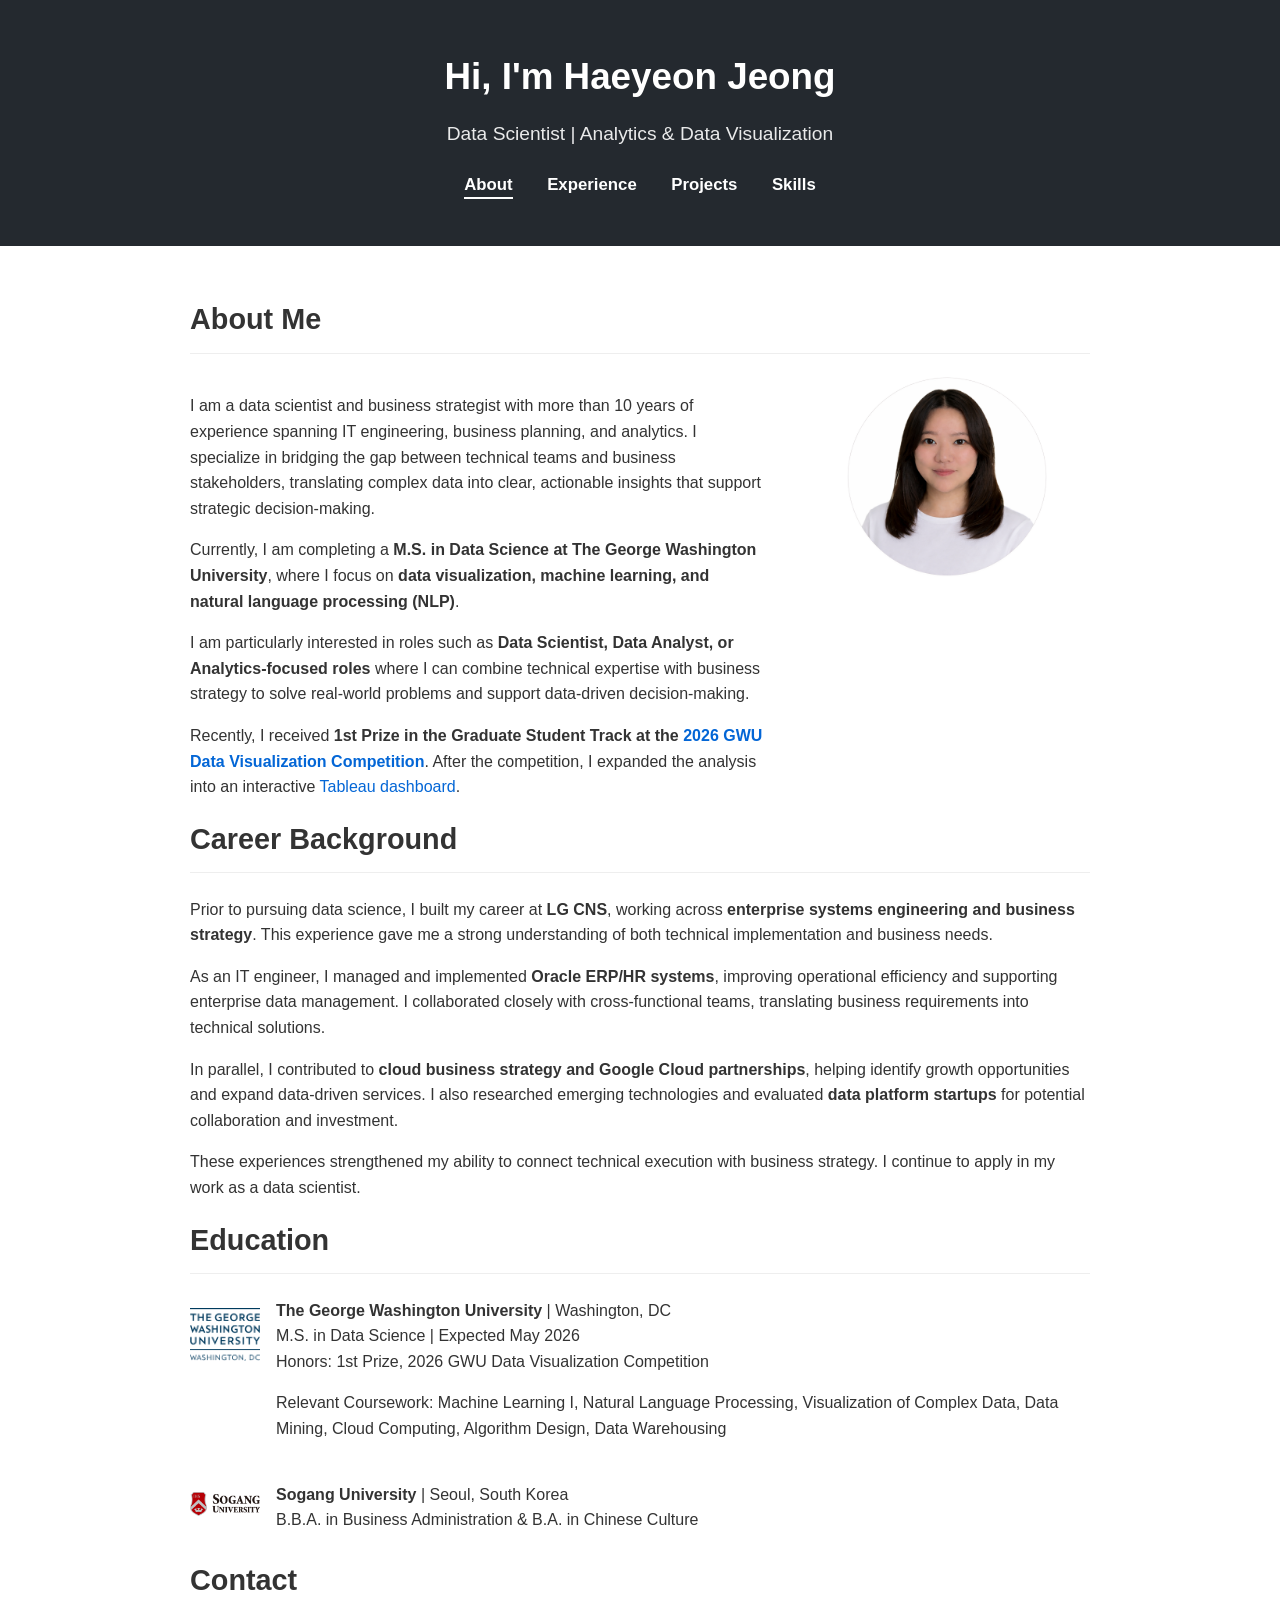
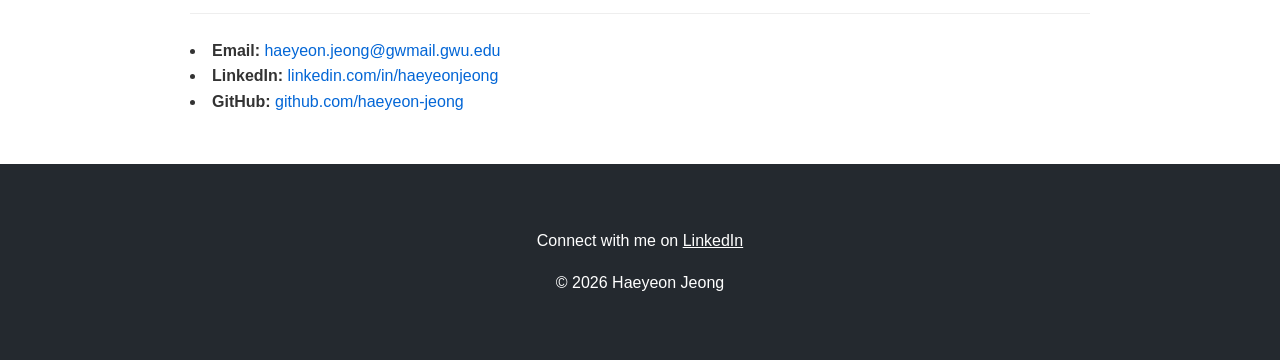
==== index.html @ 3c41728e "Update index.html" ====
<!DOCTYPE html>
<html lang="en">
<head>
    <meta charset="UTF-8">
    <meta name="viewport" content="width=device-width, initial-scale=1.0">
    <title>About | Haeyeon Jeong</title>
    <link rel="stylesheet" href="css/style.css">
</head>
<body>

    <header>
        <h1>Hi, I'm Haeyeon Jeong</h1>
        <p>Data Scientist | Analytics & Data Visualization</p>
        <nav>
            <a href="index.html" class="active">About</a>
            <a href="experience.html">Experience</a>
            <a href="projects.html">Projects</a>
            <a href="skills.html">Skills</a>
        </nav>
    </header>

    <main>
        <section id="about-me">
            <h2>About Me</h2>
            <div class="about-container">
                <div class="about-text">
                    <p>
                        I am a data scientist and business strategist with more than 10 years of experience spanning
                        IT engineering, business planning, and analytics. I specialize in bridging the gap between
                        technical teams and business stakeholders, translating complex data into clear, actionable
                        insights that support strategic decision-making.
                    </p>
                    <p>
                        Currently, I am completing a <strong>M.S. in Data Science at The George Washington University</strong>,
                        where I focus on <strong>data visualization, machine learning, and natural language processing (NLP)</strong>.
                    </p>
                    <p>
                        I am particularly interested in roles such as <strong>Data Scientist, Data Analyst, or Analytics-focused roles</strong>
                        where I can combine technical expertise with business strategy to solve real-world problems and
                        support data-driven decision-making.
                    </p>
                    <p>
                        Recently, I received <strong>1st Prize in the Graduate Student Track at the 
                        <a href="https://libguides.gwu.edu/love-data-week/data-viz-2026" target="_blank">2026 GWU Data Visualization Competition</a></strong>. 
                        After the competition, I expanded the analysis into an interactive 
                        <a href="https://public.tableau.com/app/profile/haeyeon.jeong1035/viz/TheLoopClothingExchange/Temporal" target="_blank">Tableau dashboard</a>.
                    </p>
                </div>
                <div class="about-photo">
                    <img src="images/haeyeonj.png" alt="Haeyeon Jeong">
                </div>
            </div>
        </section>

        <section id="career-background">
            <h2>Career Background</h2>
            <p>
                Prior to pursuing data science, I built my career at <strong>LG CNS</strong>, working across
                <strong>enterprise systems engineering and business strategy</strong>. This experience gave me a strong
                understanding of both technical implementation and business needs.
            </p>
            <p>
                As an IT engineer, I managed and implemented <strong>Oracle ERP/HR systems</strong>, improving operational
                efficiency and supporting enterprise data management. I collaborated closely with cross-functional teams,
                translating business requirements into technical solutions.
            </p>

            <p>
                In parallel, I contributed to <strong>cloud business strategy and Google Cloud partnerships</strong>, helping
                identify growth opportunities and expand data-driven services. I also researched emerging technologies and
                evaluated <strong>data platform startups</strong> for potential collaboration and investment.
            </p>

            <p>
                These experiences strengthened my ability to connect technical execution with business strategy. 
                I continue to apply in my work as a data scientist.
            </p>
        </section>

        <section id="education">
            <h2>Education</h2>
            <div class="edu-item">
                <img src="images/gwu_logo.png" alt="GWU Logo" class="school-logo">
                <div>
                    <strong>The George Washington University</strong> | Washington, DC<br>
                    M.S. in Data Science | Expected May 2026<br>
                    Honors: 1st Prize, 2026 GWU Data Visualization Competition
                    <p>Relevant Coursework: Machine Learning I, Natural Language Processing, Visualization of Complex Data, Data Mining, Cloud Computing, Algorithm Design, Data Warehousing</p>
                </div>
            </div>

            <div class="edu-item">
                <img src="images/sogang_logo.png" alt="Sogang Logo" class="school-logo">
                <div>
                    <strong>Sogang University</strong> | Seoul, South Korea<br>
                    B.B.A. in Business Administration & B.A. in Chinese Culture
                </div>
            </div>
        </section>

        <section id="contact">
            <h2>Contact</h2>
            <ul>
                <li><strong>Email:</strong> <a href="mailto:haeyeon.jeong@gwmail.gwu.edu">haeyeon.jeong@gwmail.gwu.edu</a></li>
                <li><strong>LinkedIn:</strong> <a href="https://linkedin.com/in/haeyeonjeong" target="_blank">linkedin.com/in/haeyeonjeong</a></li>
                <li><strong>GitHub:</strong> <a href="https://github.com/haeyeon-jeong" target="_blank">github.com/haeyeon-jeong</a></li>
            </ul>
        </section>
    </main>

    <footer>
        <p>Connect with me on <a href="https://linkedin.com/in/haeyeonjeong" target="_blank">LinkedIn</a></p>
        <p>&copy; 2026 Haeyeon Jeong</p>
    </footer>

</body>
---- css/style.css ----
/* ================================
   GENERAL
================================ */

body {
    font-family: Arial, sans-serif;
    margin: 0;
    padding: 0;
    line-height: 1.6;
    background-color: #ffffff;
    color: #333;
}


/* ================================
   HEADER
================================ */

header {
    background: #24292f;
    color: #fff;
    padding: 3rem 1rem;
    text-align: center;
}

header h1 {
    margin: 0;
    font-size: 2.3rem;
}

header p {
    margin: 12px 0 22px 0;
    font-size: 1.2rem;
    opacity: 0.9;
}


/* ================================
   NAV
================================ */

nav {
    margin-top: 20px;
}

nav a {
    color: #fff;
    text-decoration: none;
    margin: 0 15px;
    font-size: 1.05rem;
    font-weight: bold;
}

nav a.active {
    border-bottom: 2px solid #fff;
    padding-bottom: 3px;
}


/* ================================
   MAIN
================================ */

main {
    max-width: 900px;
    margin: 50px auto;
    padding: 0 20px;
}


/* ================================
   TITLES
================================ */

h2 {
    font-size: 1.8rem;
    margin-top: 40px;
    border-bottom: 1px solid #eee;
    padding-bottom: 10px;
}

main h2:first-child {
    margin-top: 0;
}


/* ================================
   LINKS
================================ */

main a {
    color: #0366d6;
    text-decoration: none;
}

main a:hover {
    text-decoration: underline;
}


/* ================================
   ABOUT
================================ */

.about-container {
    display: flex;
    align-items: flex-start;
    gap: 40px;
    margin-top: 20px;
}

.about-text {
    flex: 2;
}

.about-photo {
    flex: 1;
    text-align: center;
}

.about-photo img {
    width: 200px;
    border-radius: 50%;
}


/* ================================
   LISTS
================================ */

ul {
    list-style-position: inside;
    padding-left: 0;
}


/* ================================
   EXPERIENCE 
================================ */

.timeline {
    border-left: 2px solid #e5e5e5;
    padding-left: 20px;
    margin-left: 10px;
}

.timeline-item {
    position: relative;
    margin-bottom: 30px;
}

/* DOT */
.timeline-item::before {
    content: "";
    position: absolute;
    left: -26px;
    top: 6px;
    width: 10px;
    height: 10px;
    background: #24292f;
    border-radius: 50%;
}

/* DATE */
.timeline-date {
    font-size: 0.85rem;
    color: #888;
    margin-bottom: 2px;
}

/* COMPANY */
.timeline-content h3 {
    font-size: 1.2rem;
    font-weight: 600;
    margin: 0;
}

/* LOCATION */
.location {
    font-size: 0.9rem;
    color: #777;
    margin-top: 0;
}

/* ROLE */
.role-title {
    font-size: 0.95rem;
    font-weight: 600;
    margin-top: 10px;  
    margin-bottom: 0px;
}

/* ROLE YEAR */
.role-year {
    font-size: 0.8rem;
    color: #999;
    display: block;
    margin: 0;
}

.timeline-content ul {
    margin-top: 4px;
}

/* BULLETS */
.timeline-content ul li {
    font-size: 0.92rem;
    line-height: 1.5;
}

/* MULTI ROLE */
.role-block {
    margin-bottom: 10px;
}


/* ================================
   EDUCATION 
================================ */

.edu-item {
    display: flex;
    align-items: flex-start;
    gap: 16px;
    margin-bottom: 24px;
}

.school-logo {
    width: 70px;
    height: auto;
    margin-top: 10px;   
}


/* ================================
   PROJECTS
================================ */

.filter-container {
    margin: 20px 0 30px 0;
}

.filter-btn {
    border: 1px solid #ddd;
    background: #fff;
    padding: 8px 14px;
    margin: 5px;
    border-radius: 20px;
    cursor: pointer;
}

.filter-btn.active {
    background: #24292f;
    color: #fff;
}

.hidden {
    display: none;
}

/* GRID */
.project-grid {
    display: grid;
    grid-template-columns: repeat(auto-fit, minmax(250px,1fr));
    gap: 20px;
}

/* CARD */
.project-card {
    display: flex;
    flex-direction: column;
    border: 1px solid #eee;
    padding: 18px;
    border-radius: 12px;
    min-height: 240px;
    transition: 0.2s;
}

.project-card:hover {
    box-shadow: 0 4px 12px rgba(0,0,0,0.08);
}

.project-card h3 {
    margin-top: 0;
}

/* TAGS */
.tags {
    font-size: 0.9rem;
    color: #666;
    margin-top: auto;
    margin-bottom: 6px;
}

/* LINKS */
.project-links {
    border-top: 1px solid #f0f0f0;
    padding-top: 6px;
}

.project-links a {
    font-weight: 600;
    color: #0366d6;
    text-decoration: none;
    margin-right: 12px;
}

.project-links a:hover {
    text-decoration: underline;
}

/* ================================
   SKILLS SECTION
================================ */

.skills-container {
    display: grid;
    grid-template-columns: repeat(auto-fit, minmax(260px, 1fr));
    gap: 28px;
    margin-top: 30px;
}

.skills-block {
    border-left: 2px solid #e5e7eb;
    padding-left: 14px;
}

.skills-block h3 {
    font-size: 0.95rem;
    font-weight: 600;
    color: #666;
    margin-bottom: 8px;
    letter-spacing: 0.3px;
}

.skills-block p {
    font-size: 1rem;
    font-weight: 500;
    color: #222;
    line-height: 1.6;
    margin: 0;
}

/* Certification subtext */
.cert-sub {
    display: block;
    font-size: 0.85rem;
    color: #888;
    margin-top: 4px;
}


/* ================================
   FOOTER
================================ */

footer {
    background: #24292f;
    color: white;
    text-align: center;
    padding: 3rem 1rem;
    margin-top: 50px;
}

footer a {
    color: #fff;
}


/* ================================
   MOBILE
================================ */

@media (max-width: 768px) {

/* HEADER */
header h1 {
    font-size: 1.8rem;
}

header p {
    font-size: 1.05rem;
}

/* NAV */
nav a {
    font-size: 0.95rem;
}

/* TITLE */
h2 {
    font-size: 1.6rem;
}

/* TEXT */
p {
    font-size: 0.95rem;
}

/* ABOUT */
.about-container {
    flex-direction: column;
    align-items: center;
    gap: 15px;
}

.about-photo img {
    width: 130px;
}

/* TIMELINE */
.timeline {
    padding-left: 16px;
    margin-left: 6px;
}

.timeline-item::before {
    left: -22px;
    width: 8px;
    height: 8px;
}

.timeline-content h3 {
    font-size: 1.05rem;
}

.role-title {
    font-size: 0.9rem;
}

.timeline-content ul li {
    font-size: 0.88rem;
}

/* EDUCATION */
.edu-item {
    flex-direction: column;
}

.school-logo {
    width: 60px;
}

/* PROJECT */
.project-card h3 {
    font-size: 1.1rem;
}

.project-card p {
    font-size: 0.92rem;
}

.tags {
    font-size: 0.8rem;
}

/* FILTER BUTTON */
.filter-btn {
    font-size: 0.85rem;
    padding: 6px 12px;
}


/* SKILLS CONTAINER */
.skills-container {
    grid-template-columns: 1fr;
    gap: 22px;
    margin-top: 20px;
}

/* EACH BLOCK */
.skills-block {
    padding-left: 0;
    border-left: none; /* remove desktop line */
    border-bottom: 1px solid #eee;
    padding-bottom: 14px;
}

   .skills-block p {
    letter-spacing: 0.2px;
}
   
/* TITLE */
.skills-block h3 {
    font-size: 0.95rem;
    margin-bottom: 6px;
}

/* CONTENT */
.skills-block p {
    font-size: 1rem;
    line-height: 1.7;
}

/* CERT */
.cert-sub {
    font-size: 0.85rem;
}

/* remove border for last item */
.skills-block:last-child {
    border-bottom: none;
}

}
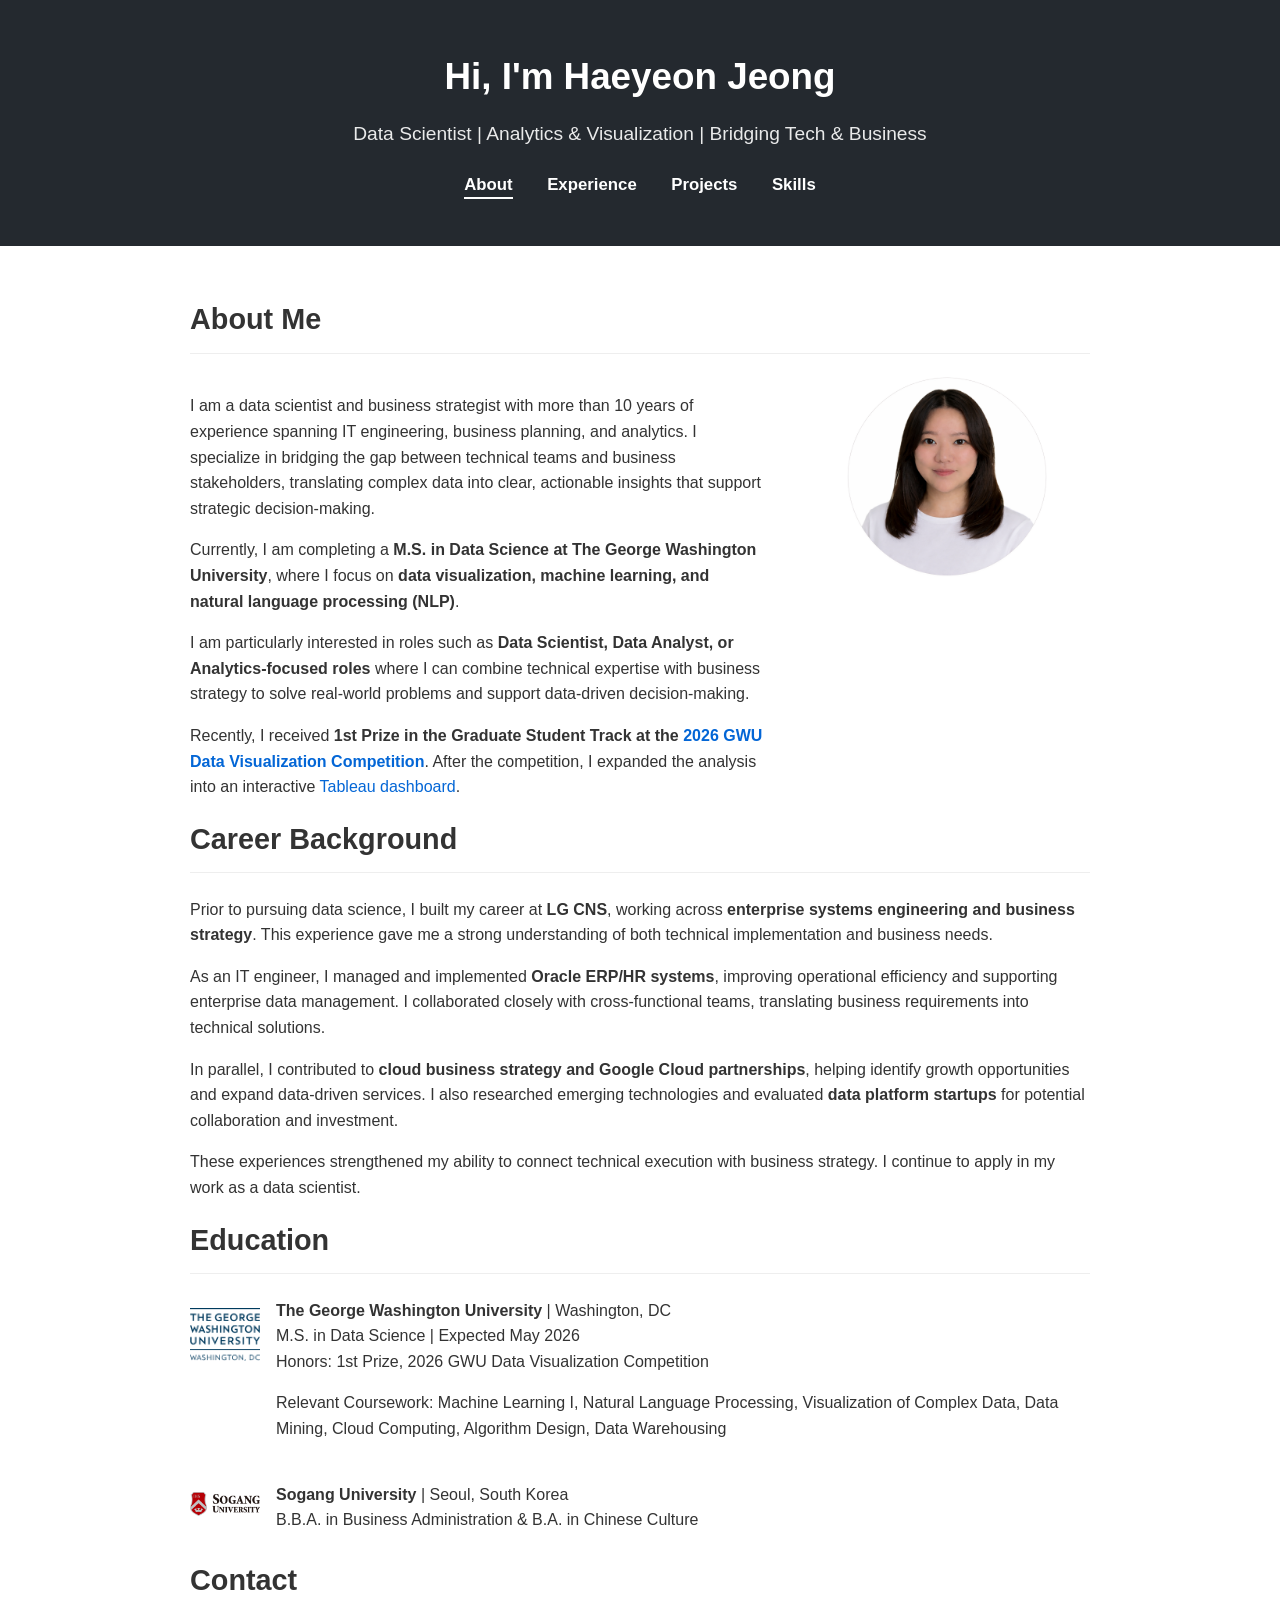
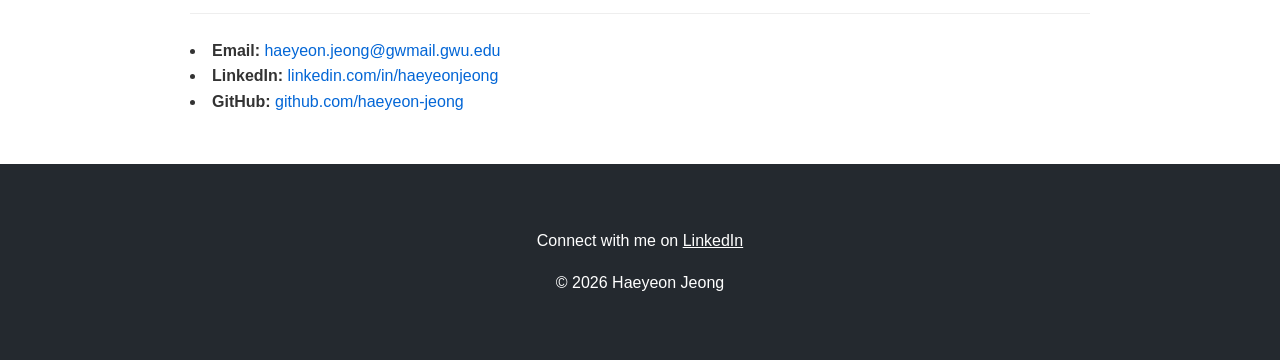
==== commit 0922a2f4: "Update index.html" ====
--- a/index.html
+++ b/index.html
@@ -5,12 +5,18 @@
     <meta name="viewport" content="width=device-width, initial-scale=1.0">
     <title>About | Haeyeon Jeong</title>
     <link rel="stylesheet" href="css/style.css">
+    <!-- Open Graph (LinkedIn Preview) -->
+    <meta property="og:title" content="Haeyeon Jeong | Data Scientist Portfolio">
+    <meta property="og:description" content="Data science, analytics, and visualization projects">
+    <meta property="og:image" content="https://haeyeon-jeong.github.io/images/preview.png">
+    <meta property="og:url" content="https://haeyeon-jeong.github.io">
+    <meta property="og:type" content="website">
 </head>
 <body>
 
     <header>
         <h1>Hi, I'm Haeyeon Jeong</h1>
-        <p>Data Scientist | Analytics & Data Visualization</p>
+        <p>Data Scientist | Analytics & Visualization | Bridging Tech & Business</p>
         <nav>
             <a href="index.html" class="active">About</a>
             <a href="experience.html">Experience</a>
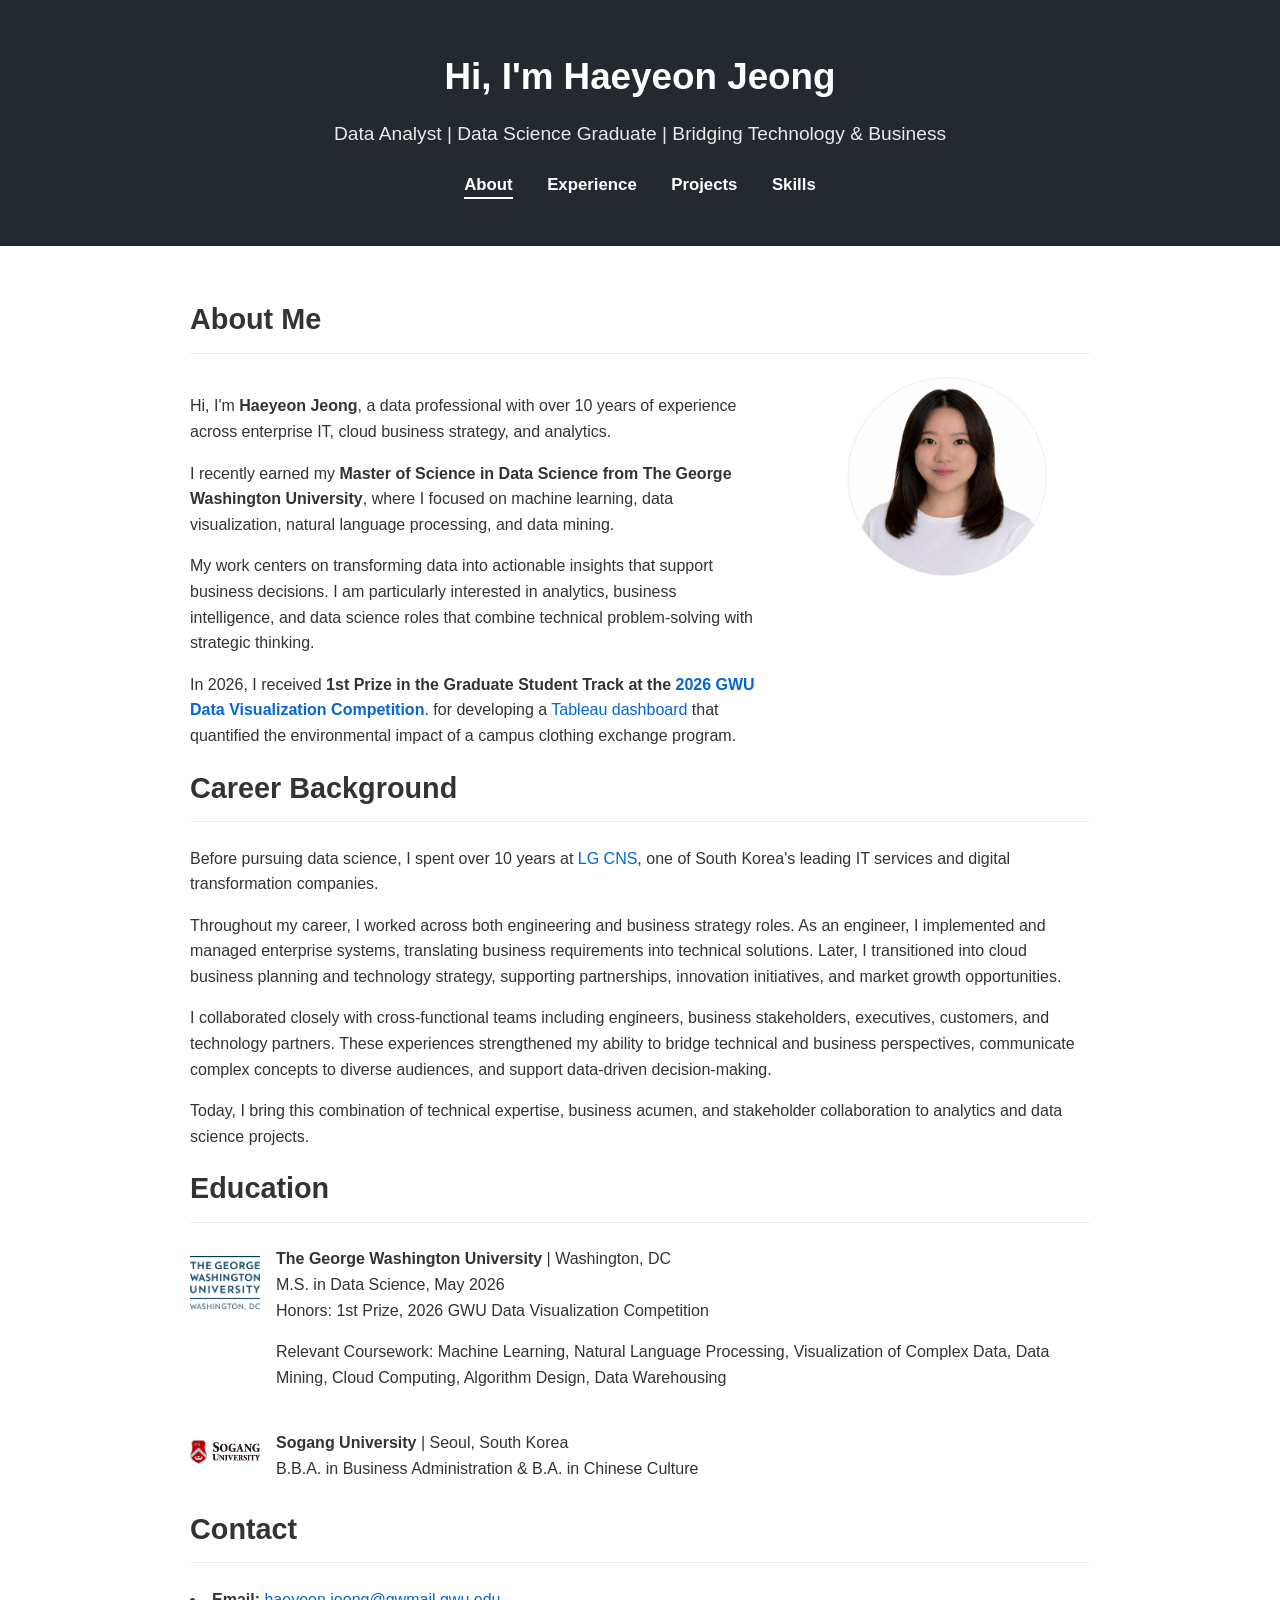
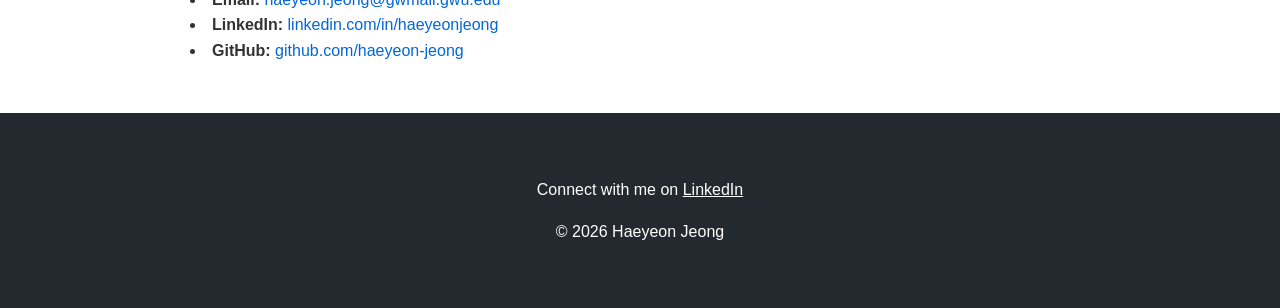
==== commit f7ba3c58: "Revise personal and career background descriptions Updated the personal introduction and career back" ====
--- a/index.html
+++ b/index.html
@@ -6,8 +6,8 @@
     <title>About | Haeyeon Jeong</title>
     <link rel="stylesheet" href="css/style.css">
     <!-- Open Graph (LinkedIn Preview) -->
-    <meta property="og:title" content="Haeyeon Jeong | Data Scientist Portfolio">
-    <meta property="og:description" content="Data science, analytics, and visualization projects">
+    <meta property="og:title" content="Haeyeon Jeong | Data Scientist">
+    <meta property="og:description" content="Data Scientist bridging technology and business through analytics and visualization">
     <meta property="og:image" content="https://haeyeon-jeong.github.io/images/preview.png">
     <meta property="og:url" content="https://haeyeon-jeong.github.io">
     <meta property="og:type" content="website">
@@ -16,7 +16,7 @@
 
     <header>
         <h1>Hi, I'm Haeyeon Jeong</h1>
-        <p>Data Scientist | Analytics & Visualization | Bridging Tech & Business</p>
+        <p>Data Analyst | Data Science Graduate | Bridging Technology & Business</p>
         <nav>
             <a href="index.html" class="active">About</a>
             <a href="experience.html">Experience</a>
@@ -31,25 +31,22 @@
             <div class="about-container">
                 <div class="about-text">
                     <p>
-                        I am a data scientist and business strategist with more than 10 years of experience spanning
-                        IT engineering, business planning, and analytics. I specialize in bridging the gap between
-                        technical teams and business stakeholders, translating complex data into clear, actionable
-                        insights that support strategic decision-making.
+                        Hi, I'm <strong>Haeyeon Jeong</strong>, a data professional with over 10 years of experience 
+                        across enterprise IT, cloud business strategy, and analytics.
                     </p>
                     <p>
-                        Currently, I am completing a <strong>M.S. in Data Science at The George Washington University</strong>,
-                        where I focus on <strong>data visualization, machine learning, and natural language processing (NLP)</strong>.
+                        I recently earned my <strong>Master of Science in Data Science from The George Washington University</strong>, 
+                        where I focused on machine learning, data visualization, natural language processing, and data mining.
                     </p>
                     <p>
-                        I am particularly interested in roles such as <strong>Data Scientist, Data Analyst, or Analytics-focused roles</strong>
-                        where I can combine technical expertise with business strategy to solve real-world problems and
-                        support data-driven decision-making.
+                        My work centers on transforming data into actionable insights that support business decisions. 
+                        I am particularly interested in analytics, business intelligence, and data science roles that combine 
+                        technical problem-solving with strategic thinking.
                     </p>
                     <p>
-                        Recently, I received <strong>1st Prize in the Graduate Student Track at the 
+                        In 2026, I received <strong>1st Prize in the Graduate Student Track at the 
                         <a href="https://libguides.gwu.edu/love-data-week/data-viz-2026" target="_blank">2026 GWU Data Visualization Competition</a></strong>. 
-                        After the competition, I expanded the analysis into an interactive 
-                        <a href="https://public.tableau.com/app/profile/haeyeon.jeong1035/viz/TheLoopClothingExchange/Temporal" target="_blank">Tableau dashboard</a>.
+                        for developing a <a href="https://public.tableau.com/app/profile/haeyeon.jeong1035/viz/TheLoopClothingExchange/Temporal" target="_blank">Tableau dashboard</a> that quantified the environmental impact of a campus clothing exchange program.
                     </p>
                 </div>
                 <div class="about-photo">
@@ -61,25 +58,25 @@
         <section id="career-background">
             <h2>Career Background</h2>
             <p>
-                Prior to pursuing data science, I built my career at <strong>LG CNS</strong>, working across
-                <strong>enterprise systems engineering and business strategy</strong>. This experience gave me a strong
-                understanding of both technical implementation and business needs.
+                Before pursuing data science, I spent over 10 years at <a href="https://www.lgcns.com/en" target="_blank">LG CNS</a>, 
+                one of South Korea's leading IT services and digital transformation companies.
             </p>
             <p>
-                As an IT engineer, I managed and implemented <strong>Oracle ERP/HR systems</strong>, improving operational
-                efficiency and supporting enterprise data management. I collaborated closely with cross-functional teams,
-                translating business requirements into technical solutions.
+                Throughout my career, I worked across both engineering and business strategy roles. 
+                As an engineer, I implemented and managed enterprise systems, translating business requirements into technical solutions. 
+                Later, I transitioned into cloud business planning and technology strategy, supporting partnerships, innovation initiatives, 
+                and market growth opportunities.
             </p>
 
             <p>
-                In parallel, I contributed to <strong>cloud business strategy and Google Cloud partnerships</strong>, helping
-                identify growth opportunities and expand data-driven services. I also researched emerging technologies and
-                evaluated <strong>data platform startups</strong> for potential collaboration and investment.
+                I collaborated closely with cross-functional teams including engineers, business stakeholders, 
+                executives, customers, and technology partners. These experiences strengthened my ability to bridge 
+                technical and business perspectives, communicate complex concepts to diverse audiences, and support data-driven decision-making.
             </p>
 
             <p>
-                These experiences strengthened my ability to connect technical execution with business strategy. 
-                I continue to apply in my work as a data scientist.
+                Today, I bring this combination of technical expertise, business acumen, and stakeholder collaboration to
+                analytics and data science projects.
             </p>
         </section>
 
@@ -89,9 +86,9 @@
                 <img src="images/gwu_logo.png" alt="GWU Logo" class="school-logo">
                 <div>
                     <strong>The George Washington University</strong> | Washington, DC<br>
-                    M.S. in Data Science | Expected May 2026<br>
+                    M.S. in Data Science, May 2026<br>
                     Honors: 1st Prize, 2026 GWU Data Visualization Competition
-                    <p>Relevant Coursework: Machine Learning I, Natural Language Processing, Visualization of Complex Data, Data Mining, Cloud Computing, Algorithm Design, Data Warehousing</p>
+                    <p>Relevant Coursework: Machine Learning, Natural Language Processing, Visualization of Complex Data, Data Mining, Cloud Computing, Algorithm Design, Data Warehousing</p>
                 </div>
             </div>
 
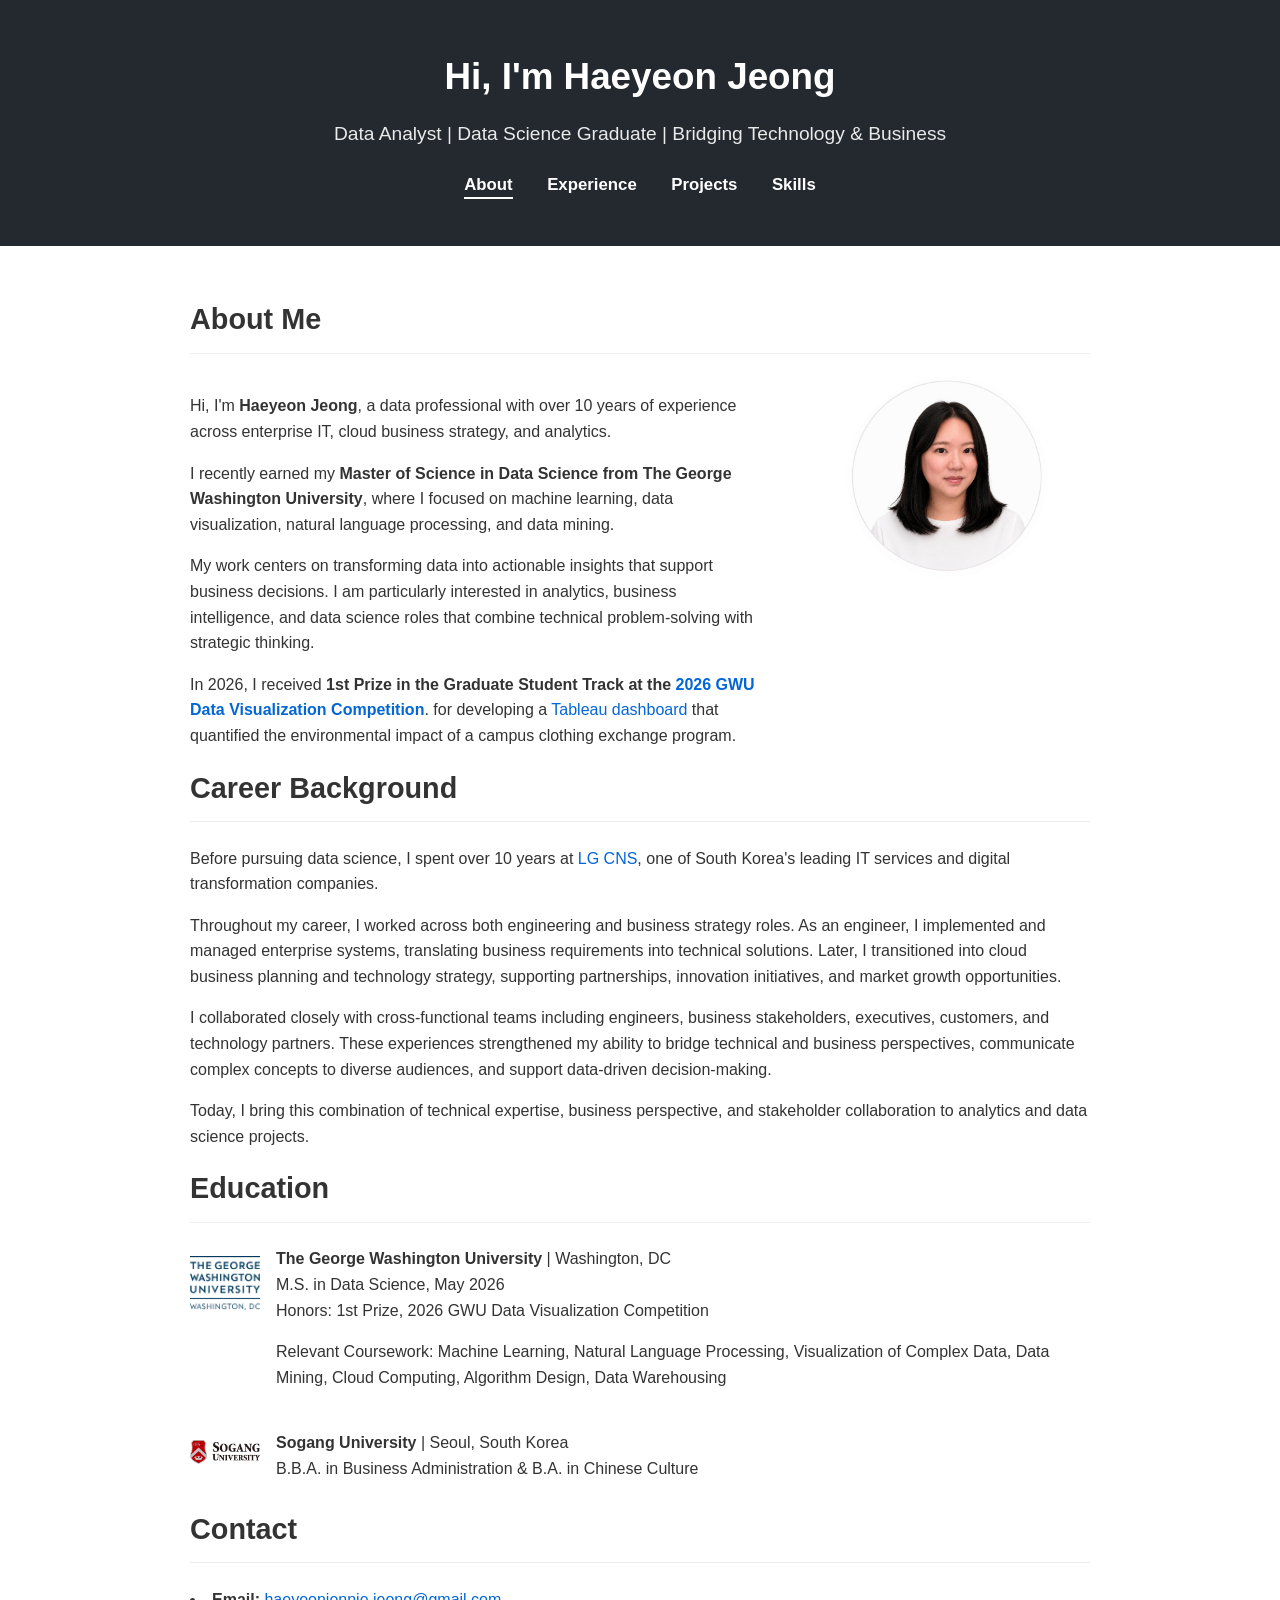
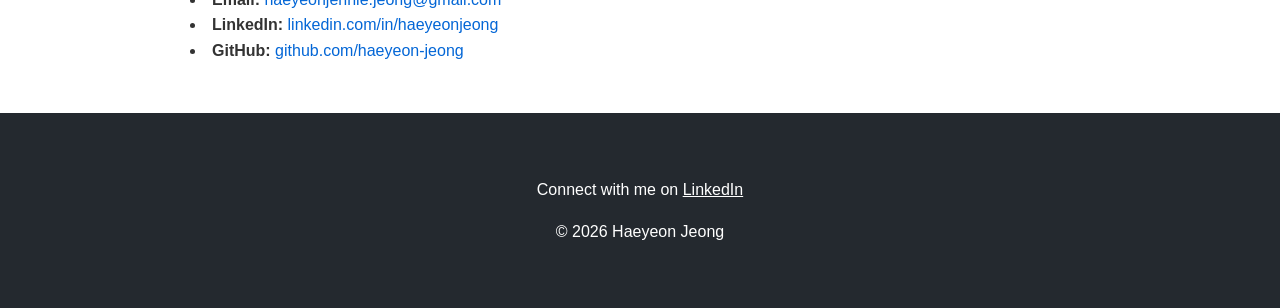
==== commit a2a21994: "Update index.html" ====
--- a/index.html
+++ b/index.html
@@ -50,7 +50,7 @@
                     </p>
                 </div>
                 <div class="about-photo">
-                    <img src="images/haeyeonj.png" alt="Haeyeon Jeong">
+                    <img src="images/haeyeonjp.png" alt="Haeyeon Jeong">
                 </div>
             </div>
         </section>
@@ -75,7 +75,7 @@
             </p>
 
             <p>
-                Today, I bring this combination of technical expertise, business acumen, and stakeholder collaboration to
+                Today, I bring this combination of technical expertise, business perspective, and stakeholder collaboration to
                 analytics and data science projects.
             </p>
         </section>
@@ -104,7 +104,7 @@
         <section id="contact">
             <h2>Contact</h2>
             <ul>
-                <li><strong>Email:</strong> <a href="mailto:haeyeon.jeong@gwmail.gwu.edu">haeyeon.jeong@gwmail.gwu.edu</a></li>
+                <li><strong>Email:</strong> <a href="mailto:haeyeonjennie.jeong@gmail.com">haeyeonjennie.jeong@gmail.com</a></li>
                 <li><strong>LinkedIn:</strong> <a href="https://linkedin.com/in/haeyeonjeong" target="_blank">linkedin.com/in/haeyeonjeong</a></li>
                 <li><strong>GitHub:</strong> <a href="https://github.com/haeyeon-jeong" target="_blank">github.com/haeyeon-jeong</a></li>
             </ul>
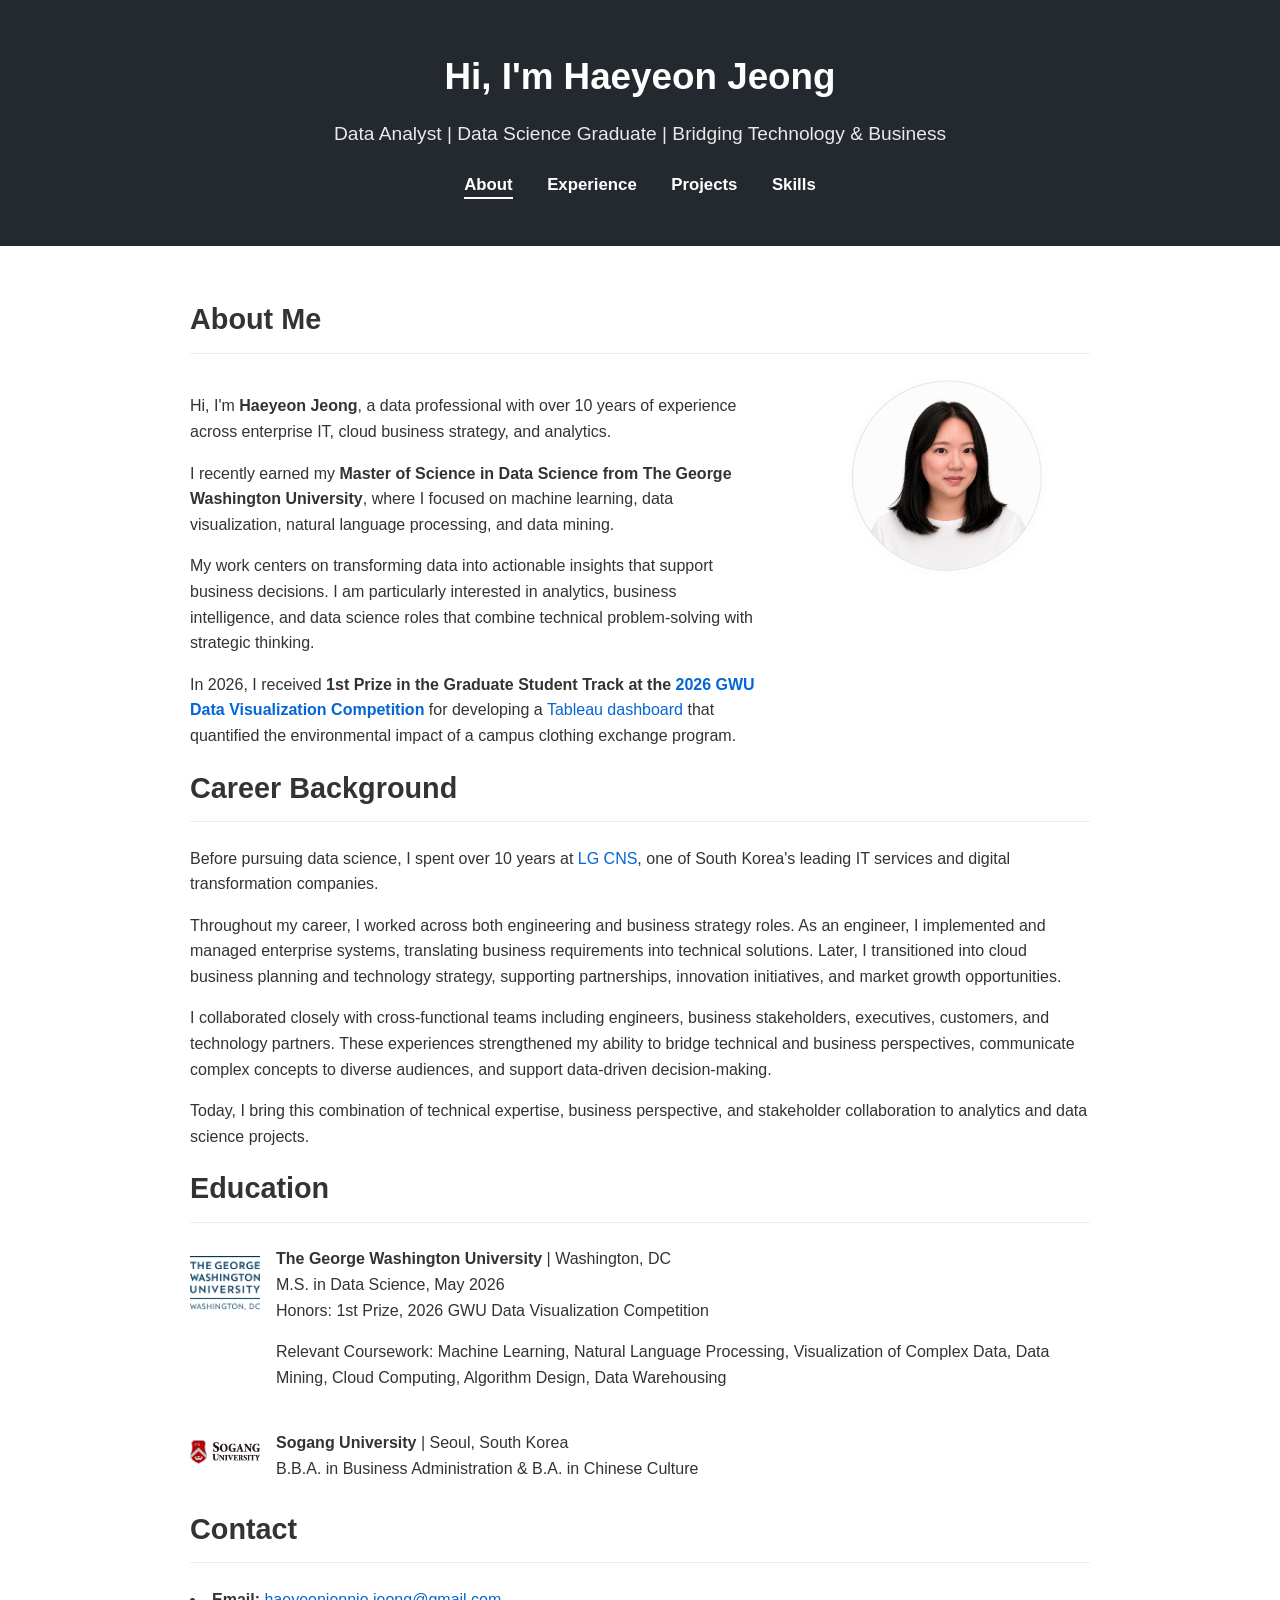
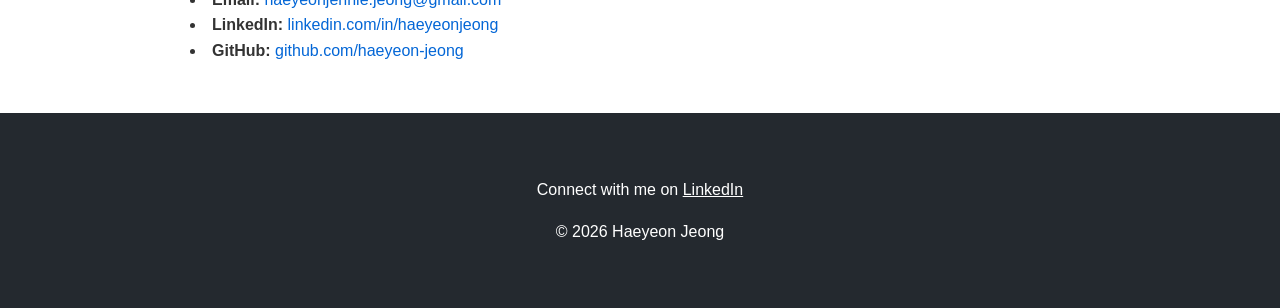
==== commit 80f7d568: "Update index.html" ====
--- a/index.html
+++ b/index.html
@@ -45,7 +45,7 @@
                     </p>
                     <p>
                         In 2026, I received <strong>1st Prize in the Graduate Student Track at the 
-                        <a href="https://libguides.gwu.edu/love-data-week/data-viz-2026" target="_blank">2026 GWU Data Visualization Competition</a></strong>. 
+                        <a href="https://libguides.gwu.edu/love-data-week/data-viz-2026" target="_blank">2026 GWU Data Visualization Competition</a></strong> 
                         for developing a <a href="https://public.tableau.com/app/profile/haeyeon.jeong1035/viz/TheLoopClothingExchange/Temporal" target="_blank">Tableau dashboard</a> that quantified the environmental impact of a campus clothing exchange program.
                     </p>
                 </div>
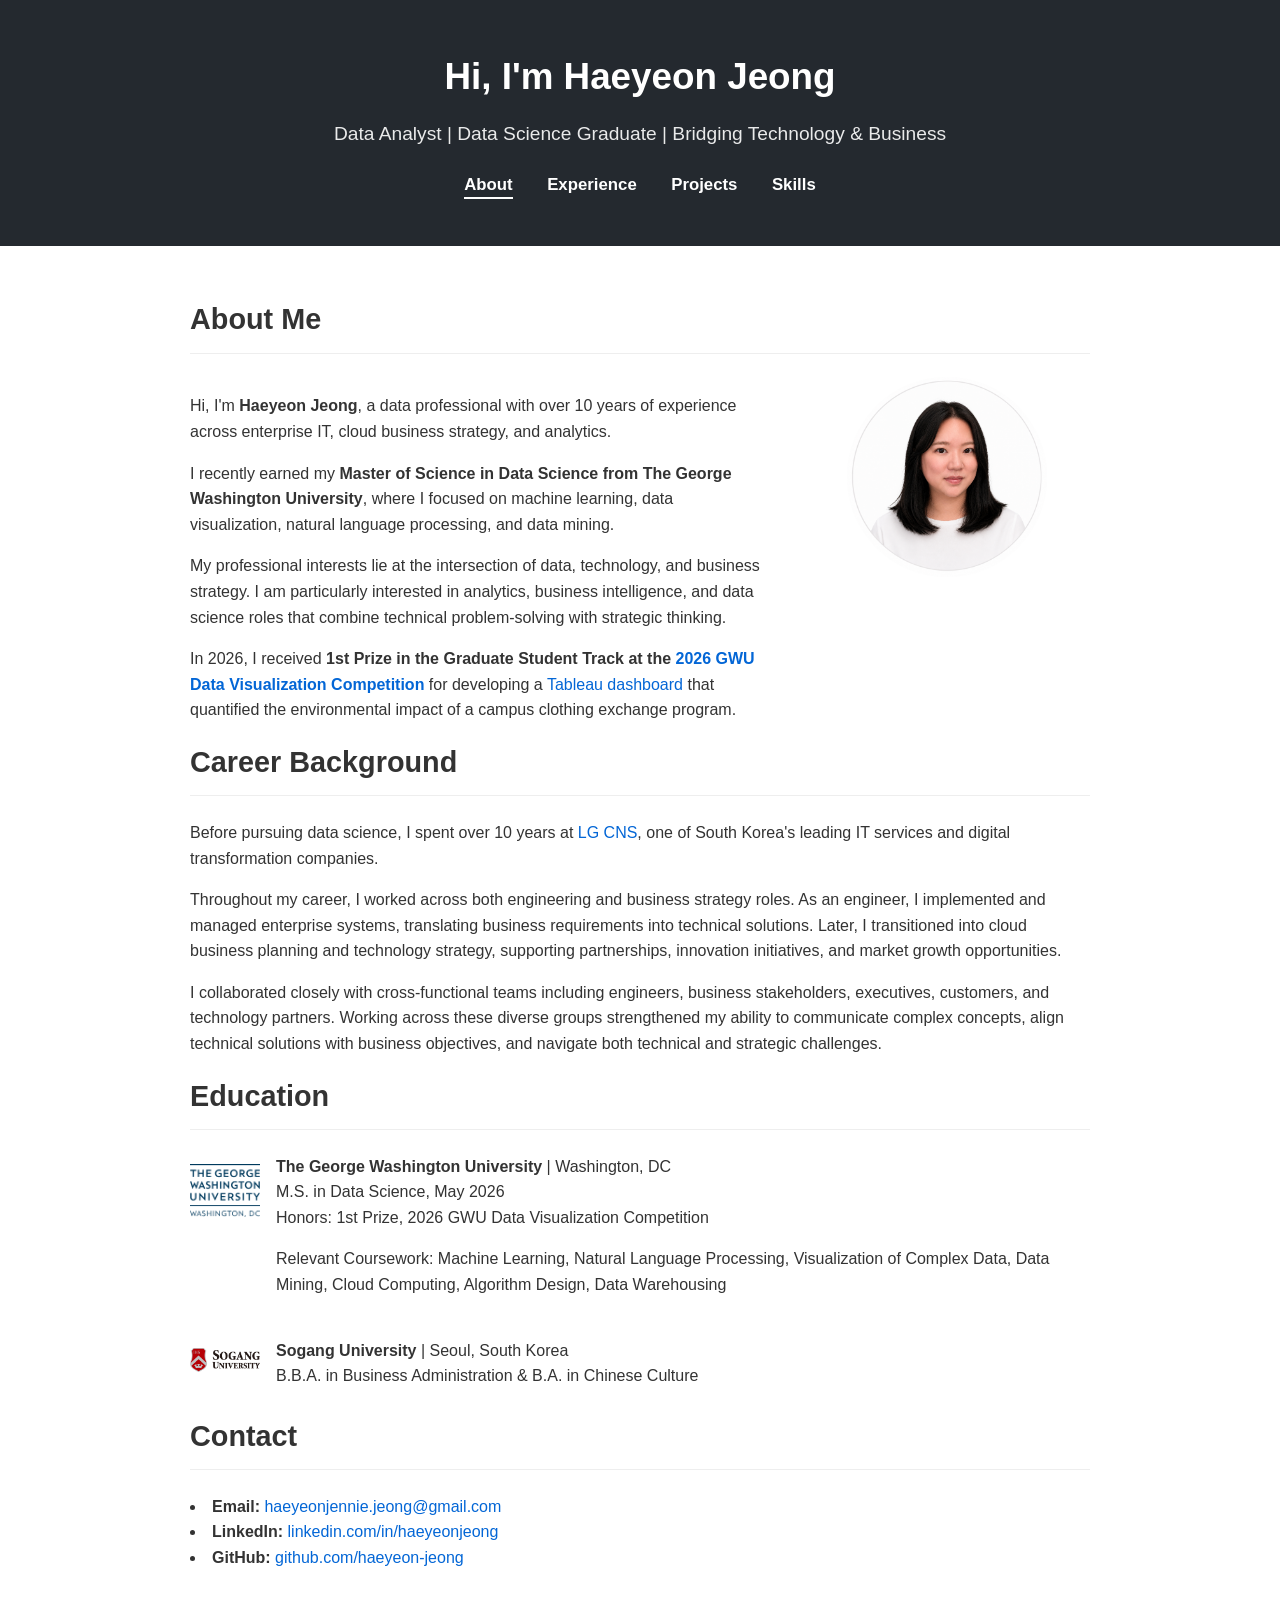
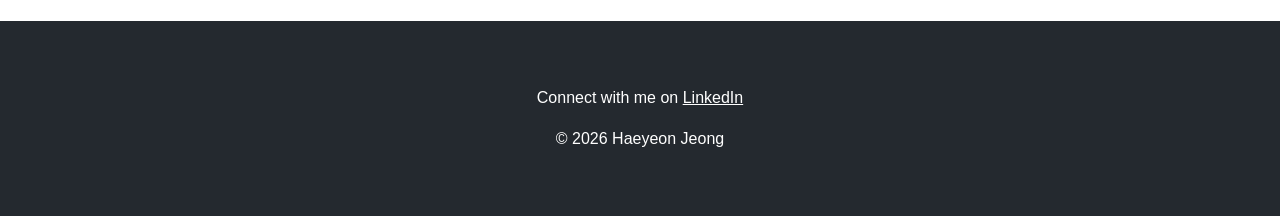
==== commit 11768827: "Refine professional summary and collaboration details" ====
--- a/index.html
+++ b/index.html
@@ -39,7 +39,7 @@
                         where I focused on machine learning, data visualization, natural language processing, and data mining.
                     </p>
                     <p>
-                        My work centers on transforming data into actionable insights that support business decisions. 
+                        My professional interests lie at the intersection of data, technology, and business strategy.
                         I am particularly interested in analytics, business intelligence, and data science roles that combine 
                         technical problem-solving with strategic thinking.
                     </p>
@@ -67,16 +67,10 @@
                 Later, I transitioned into cloud business planning and technology strategy, supporting partnerships, innovation initiatives, 
                 and market growth opportunities.
             </p>
-
             <p>
                 I collaborated closely with cross-functional teams including engineers, business stakeholders, 
-                executives, customers, and technology partners. These experiences strengthened my ability to bridge 
-                technical and business perspectives, communicate complex concepts to diverse audiences, and support data-driven decision-making.
-            </p>
-
-            <p>
-                Today, I bring this combination of technical expertise, business perspective, and stakeholder collaboration to
-                analytics and data science projects.
+                executives, customers, and technology partners. Working across these diverse groups strengthened my ability to communicate complex concepts, 
+                align technical solutions with business objectives, and navigate both technical and strategic challenges.
             </p>
         </section>
 
